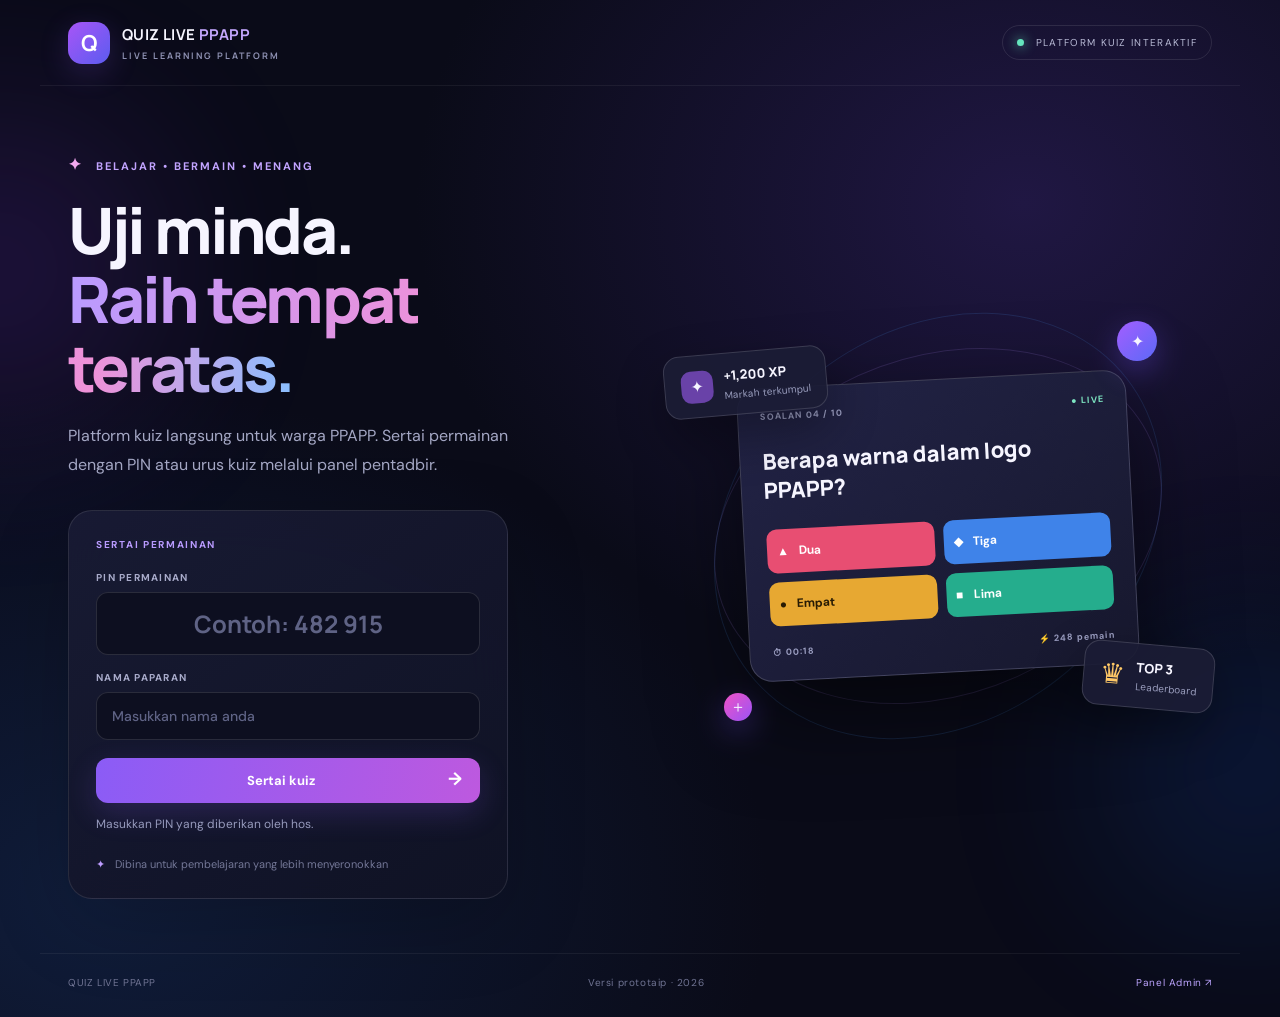
==== index.html @ 2b30d919 "Update app.js version in index.html" ====
<!doctype html>
<html lang="ms">
<head>
<meta charset="utf-8"><meta name="viewport" content="width=device-width,initial-scale=1">
<title>QUIZ LIVE PPAPP</title><link rel="stylesheet" href="style.css">
</head>
<body>
<div class="ambient a1"></div><div class="ambient a2"></div>
<header class="topbar">
  <a class="brand" href="index.html"><span class="brand-mark">Q</span><span>QUIZ LIVE <b>PPAPP</b><small>LIVE LEARNING PLATFORM</small></span></a>
  <span class="top-tag"><i></i> PLATFORM KUIZ INTERAKTIF</span>
</header>
<main class="hero-wrap">
  <section class="hero">
    <div class="eyebrow"><span class="spark">✦</span> BELAJAR • BERMAIN • MENANG</div>
    <h1>Uji minda.<br><span>Raih tempat teratas.</span></h1>
    <p class="lead">Platform kuiz langsung untuk warga PPAPP. Sertai permainan dengan PIN atau urus kuiz melalui panel pentadbir.</p>
    <div class="join-card">
      <div class="card-kicker">SERTAI PERMAINAN</div>
      <label for="pin">PIN PERMAINAN</label>
      <input id="pin" inputmode="numeric" maxlength="6" placeholder="Contoh: 482 915" autocomplete="off">
      <label for="playerName">NAMA PAPARAN</label>
      <input id="playerName" maxlength="30" placeholder="Masukkan nama anda" autocomplete="name">
      <button id="joinBtn" class="btn btn-primary full">Sertai kuiz <span>→</span></button>
      <p id="joinMsg" class="message" role="status">Masukkan PIN yang diberikan oleh hos.</p>
<div id="waitingRoom" class="panel wide-panel" hidden>
  <div class="panel-head">
    <span class="panel-icon gold">🎮</span>
    <div>
      <h2>Anda sudah menyertai kuiz!</h2>
      <p>Berjaya masuk ke bilik menunggu.</p>
    </div>
  </div>
  <p>PIN permainan:</p>
  <h1 id="waitingPin">------</h1>

  <p id="waitingName">Peserta: —</p>

<div class="waiting-info">
  <div class="waiting-icon">🎮</div>

  <h2>Anda berjaya masuk!</h2>

  <p class="waiting-description">
    Anda kini berada di bilik menunggu QUIZ LIVE PPAPP.
    Sila kekal di halaman ini sementara hos membuat persediaan.
  </p>

  <div class="waiting-progress">
    <span class="waiting-spinner"></span>
    <div>
      <strong>Menunggu hos memulakan kuiz</strong>
      <p>Jangan tutup atau muat semula halaman ini.</p>
    </div>
  </div>

  <p class="waiting-tip">
    💡 <strong>Tip:</strong> Bersedia untuk menjawab soalan
    sebaik sahaja permainan bermula!
  </p>

  <p id="waitingStatus" class="message">
    Sambungan berjaya. Menunggu arahan daripada hos...
  </p>
</div>

    </div>
    <div class="hero-foot"><span>✦</span> Dibina untuk pembelajaran yang lebih menyeronokkan</div>
  </section>
  <section class="visual">
    <div class="orbit orbit-one"></div><div class="orbit orbit-two"></div>
    <div class="float-card card-score"><span class="mini-icon purple">✦</span><div><b>+1,200 XP</b><small>Markah terkumpul</small></div></div>
    <div class="quiz-tile"><div class="tile-top"><span>SOALAN 04 / 10</span><span class="live-dot">● LIVE</span></div><div class="tile-question">Berapa warna dalam logo PPAPP?</div><div class="tile-options"><div class="opt opt-red"><b>▲</b> Dua</div><div class="opt opt-blue"><b>◆</b> Tiga</div><div class="opt opt-yellow"><b>●</b> Empat</div><div class="opt opt-green"><b>■</b> Lima</div></div><div class="tile-bottom"><span>⏱ 00:18</span><span>⚡ 248 pemain</span></div></div>
    <div class="float-card card-rank"><span class="trophy">♛</span><div><b>TOP 3</b><small>Leaderboard</small></div></div>
    <div class="bubble bubble-one">✦</div><div class="bubble bubble-two">＋</div>
  </section>
</main>
<footer><span>QUIZ LIVE PPAPP</span><span>Versi prototaip · 2026</span><a href="admin.html">Panel Admin ↗</a></footer>
<script src="app.js?v=3"></script>
</body></html>
---- style.css ----
@import url('https://fonts.googleapis.com/css2?family=DM+Sans:wght@400;500;600;700&family=Manrope:wght@400;500;600;700;800&display=swap');
:root{--bg:#0a0b18;--panel:#13152a;--panel2:#191b34;--text:#f6f5ff;--muted:#a4a7c4;--purple:#8b5cf6;--pink:#f052c6;--blue:#4f9cff;--line:rgba(255,255,255,.1);--green:#65e6bd}
*{box-sizing:border-box}html{min-height:100%;background:var(--bg)}body{margin:0;color:var(--text);font-family:'DM Sans',sans-serif;background:radial-gradient(ellipse at 80% 20%,#201743 0,transparent 42%),radial-gradient(ellipse at 8% 88%,#101d3b 0,transparent 40%),var(--bg);min-height:100vh;overflow-x:hidden}a{color:inherit;text-decoration:none}.ambient{position:fixed;filter:blur(100px);opacity:.18;pointer-events:none;border-radius:50%;z-index:0}.a1{width:300px;height:300px;background:#913cff;top:120px;left:-150px}.a2{width:260px;height:260px;background:#1469ff;bottom:0;right:-100px}.topbar,main,footer{position:relative;z-index:1}.topbar{height:86px;max-width:1200px;margin:auto;padding:0 28px;display:flex;align-items:center;justify-content:space-between;border-bottom:1px solid rgba(255,255,255,.06)}.brand{display:flex;gap:12px;align-items:center;font:700 15px Manrope,sans-serif;letter-spacing:.4px}.brand-mark{width:42px;height:42px;display:grid;place-items:center;border-radius:14px;background:linear-gradient(135deg,#a855f7,#5b5cf0);box-shadow:0 8px 30px #8b5cf633;font-size:22px;color:white}.brand b{color:#c5a8ff}.brand small{display:block;color:#8e91b2;font-size:9px;letter-spacing:2px;margin-top:4px}.top-tag,.admin-status{font-size:10px;letter-spacing:1.3px;color:#b8bad5;border:1px solid var(--line);border-radius:30px;padding:10px 14px}.top-tag i,.admin-status i{display:inline-block;width:7px;height:7px;border-radius:50%;background:var(--green);margin-right:8px;box-shadow:0 0 12px #65e6bd}.hero-wrap{max-width:1200px;margin:0 auto;padding:68px 28px 54px;display:grid;grid-template-columns:1fr 1fr;gap:48px;align-items:center;min-height:650px}.eyebrow{font-size:11px;font-weight:700;letter-spacing:2px;color:#c2a4ff;margin-bottom:20px}.spark{font-size:16px;margin-right:8px;color:#f2a8ef}h1{font:800 clamp(42px,5vw,65px)/1.08 Manrope,sans-serif;letter-spacing:-2.8px;margin:0 0 20px}h1 span{background:linear-gradient(90deg,#b99bff,#ef91d8 65%,#8abfff);-webkit-background-clip:text;background-clip:text;color:transparent}.lead{color:var(--muted);font-size:16px;line-height:1.8;max-width:470px;margin:0 0 30px}.join-card,.panel{background:linear-gradient(145deg,rgba(25,27,52,.94),rgba(16,18,36,.94));border:1px solid var(--line);border-radius:24px;padding:27px;box-shadow:0 25px 80px rgba(0,0,0,.18);backdrop-filter:blur(20px)}.join-card{max-width:440px}.card-kicker{font-size:10px;letter-spacing:1.7px;color:#b99bff;font-weight:700;margin-bottom:20px}label{display:block;font-size:10px;font-weight:700;letter-spacing:1.25px;color:#a9accb;margin:16px 0 8px}input,textarea{width:100%;background:#0d0f20;border:1px solid rgba(255,255,255,.12);border-radius:12px;padding:14px 15px;color:#fff;font:500 14px 'DM Sans',sans-serif;outline:none;transition:.2s}input:focus,textarea:focus{border-color:#9b76ff;box-shadow:0 0 0 3px #8b5cf622}#pin{text-align:center;letter-spacing:8px;font:700 24px Manrope,sans-serif}input::placeholder,textarea::placeholder{color:#5f6385;letter-spacing:normal}.btn{border:0;border-radius:12px;padding:14px 18px;font:700 13px 'DM Sans',sans-serif;cursor:pointer;transition:transform .18s,filter .18s;margin-top:18px}.btn:hover{transform:translateY(-2px);filter:brightness(1.08)}.btn-primary{background:linear-gradient(100deg,#8b5cf6,#bd59df);color:#fff;box-shadow:0 10px 30px #8b5cf633}.btn-primary span{float:right;font-size:18px;line-height:14px}.btn-secondary{background:#262945;color:#eee;border:1px solid #414568}.btn-ghost{background:transparent;border:1px solid var(--line);color:#c9cbe4}.full{width:100%}.message{min-height:20px;font-size:12px;color:#969abd;line-height:1.6;margin:12px 0 0}.message.success{color:#70e8bf}.message.error{color:#ff9aaa}.hero-foot{font-size:11px;color:#737797;margin-top:22px}.hero-foot span{color:#bd9cff;margin-right:7px}.visual{position:relative;min-height:490px;display:grid;place-items:center}.orbit{position:absolute;border:1px solid rgba(178,143,255,.16);border-radius:50%;transform:rotate(-20deg)}.orbit-one{width:460px;height:340px}.orbit-two{width:390px;height:480px;transform:rotate(52deg);border-color:rgba(82,161,255,.15)}.quiz-tile{position:relative;width:min(100%,390px);padding:22px;border-radius:23px;background:linear-gradient(145deg,#222346,#17182e);border:1px solid rgba(255,255,255,.16);box-shadow:0 35px 90px #0008;transform:rotate(-3deg)}.tile-top,.tile-bottom{display:flex;justify-content:space-between;align-items:center;font-size:9px;font-weight:700;letter-spacing:1px;color:#9b9ec1}.live-dot{color:#7de6c2}.tile-question{font:800 22px/1.3 Manrope,sans-serif;margin:25px 0}.tile-options{display:grid;grid-template-columns:1fr 1fr;gap:9px}.opt{padding:14px 10px;border-radius:10px;font-size:12px;font-weight:700;color:white}.opt b{margin-right:7px}.opt-red{background:#e84e72}.opt-blue{background:#3f83e9}.opt-yellow{background:#e7a832;color:#271b04}.opt-green{background:#25ad8d}.tile-bottom{margin-top:20px}.float-card{position:absolute;z-index:2;display:flex;align-items:center;gap:11px;padding:13px 16px;border:1px solid rgba(255,255,255,.14);background:#1b1d35ed;box-shadow:0 20px 50px #0005;border-radius:16px}.float-card b{display:block;font:800 13px Manrope,sans-serif}.float-card small{display:block;color:#999dbd;font-size:10px;margin-top:4px}.card-score{top:70px;left:0;transform:rotate(-5deg)}.card-rank{right:-2px;bottom:62px;transform:rotate(5deg)}.mini-icon{width:32px;height:32px;display:grid;place-items:center;border-radius:10px;background:#6942a8}.trophy{font-size:28px;color:#ffc967}.bubble{position:absolute;display:grid;place-items:center;border-radius:50%;background:linear-gradient(135deg,#a35eff,#5c69f7);box-shadow:0 10px 30px #7955ff55}.bubble-one{width:40px;height:40px;right:55px;top:40px}.bubble-two{width:28px;height:28px;left:60px;bottom:50px;background:linear-gradient(135deg,#f052c6,#9a54f6)}footer{max-width:1200px;margin:0 auto;padding:22px 28px 28px;display:flex;gap:28px;justify-content:space-between;align-items:center;color:#707493;font-size:10px;letter-spacing:.6px;border-top:1px solid rgba(255,255,255,.06)}footer a{color:#bda5ff}.admin-wrap{max-width:1120px;margin:auto;padding:55px 26px 70px}.admin-heading{display:flex;justify-content:space-between;align-items:center;gap:20px;margin-bottom:28px}.admin-heading h1{font-size:42px;letter-spacing:-1.8px;margin-bottom:12px}.admin-heading p,.panel-head p{color:var(--muted);margin:0;font-size:13px;line-height:1.7}.notice{padding:17px 20px;border:1px solid #3e3a70;background:#1c1b3a;border-radius:15px;color:#c4c5e0;margin-bottom:24px;font-size:12px;line-height:1.7}.notice b{color:#d9c7ff}.notice p{margin:5px 0 0}.admin-grid{display:grid;grid-template-columns:1fr 1fr;gap:20px}.panel{padding:25px}.panel-head{display:flex;align-items:center;gap:13px;margin-bottom:22px}.panel-head h2{font:700 17px Manrope,sans-serif;margin:0 0 6px}.panel-icon{display:grid;place-items:center;width:42px;height:42px;border-radius:13px;background:#342452;color:#d6b7ff;font-size:21px;flex-shrink:0}.panel-icon.blue{background:#1d3355;color:#89bdff}.panel-icon.gold{background:#40331f;color:#ffd18a}.small-note{font-size:11px;line-height:1.7;color:#7f83a4;margin-top:14px}.wide-panel{margin-top:20px}.quiz-list{display:grid;gap:10px}.quiz-row{display:flex;align-items:center;justify-content:space-between;gap:12px;background:#0e1021;border:1px solid var(--line);padding:14px;border-radius:12px}.quiz-row b{display:block;font-size:13px}.quiz-row small{display:block;color:#888cad;margin-top:4px;font-size:11px}.pill{font-size:10px;border:1px solid #514079;color:#c9b2ff;padding:6px 9px;border-radius:20px;white-space:nowrap}.empty-state{border:1px dashed #353858;border-radius:13px;padding:24px;text-align:center;color:#8589aa;font-size:12px}.next-steps{display:flex;flex-direction:column;gap:7px;margin-top:20px;padding:18px 20px;border-left:3px solid #a47aff;background:#15162b;border-radius:0 12px 12px 0;font-size:12px;color:#a6a9c5}.next-steps b{color:#e7e3ff}.back-link{font-size:12px;color:#b8bbd8}.admin-body footer{margin-top:0}
@media(max-width:850px){.hero-wrap{grid-template-columns:1fr;padding-top:48px;gap:24px}.visual{min-height:420px}.hero h1{font-size:50px}.top-tag{display:none}.card-score{left:4%}.card-rank{right:3%}.admin-grid{grid-template-columns:1fr}.admin-heading{align-items:flex-start;flex-direction:column}.admin-heading h1{font-size:34px}}
@media(max-width:520px){.topbar{padding:0 18px;height:75px}.hero-wrap{padding:40px 18px}.hero h1{font-size:43px;letter-spacing:-2px}.join-card,.panel{padding:20px}.visual{min-height:350px}.quiz-tile{padding:17px}.tile-question{font-size:19px}.card-score{top:20px}.card-rank{bottom:20px}.orbit-one{width:320px;height:290px}.orbit-two{width:290px;height:360px}footer{padding:20px 18px;flex-wrap:wrap;gap:12px}.admin-wrap{padding:38px 16px}.admin-status{font-size:9px}}

.waiting-info {
  text-align: center;
  margin-top: 28px;
}

.waiting-icon {
  font-size: 54px;
  margin-bottom: 12px;
  animation: waiting-bob 2s ease-in-out infinite;
}

.waiting-description {
  color: var(--muted, #aab0c5);
  line-height: 1.7;
  max-width: 440px;
  margin: 12px auto 24px;
}

.waiting-progress {
  display: flex;
  align-items: center;
  gap: 14px;
  text-align: left;
  padding: 18px;
  border-radius: 16px;
  background: rgba(120, 90, 255, 0.12);
  border: 1px solid rgba(140, 120, 255, 0.3);
  margin: 20px 0;
}

.waiting-spinner {
  width: 25px;
  height: 25px;
  flex-shrink: 0;
  border: 3px solid rgba(150, 130, 255, 0.25);
  border-top-color: #9c85ff;
  border-radius: 50%;
  animation: waiting-spin 0.9s linear infinite;
}

.waiting-progress strong {
  display: block;
  margin-bottom: 5px;
}

.waiting-progress p {
  margin: 0;
  font-size: 13px;
  color: var(--muted, #aab0c5);
}

.waiting-tip {
  text-align: left;
  padding: 14px;
  border-radius: 12px;
  background: rgba(255, 193, 7, 0.08);
  line-height: 1.6;
  font-size: 14px;
}

@keyframes waiting-spin {
  to { transform: rotate(360deg); }
}

@keyframes waiting-bob {
  0%, 100% { transform: translateY(0); }
  50% { transform: translateY(-7px); }
}
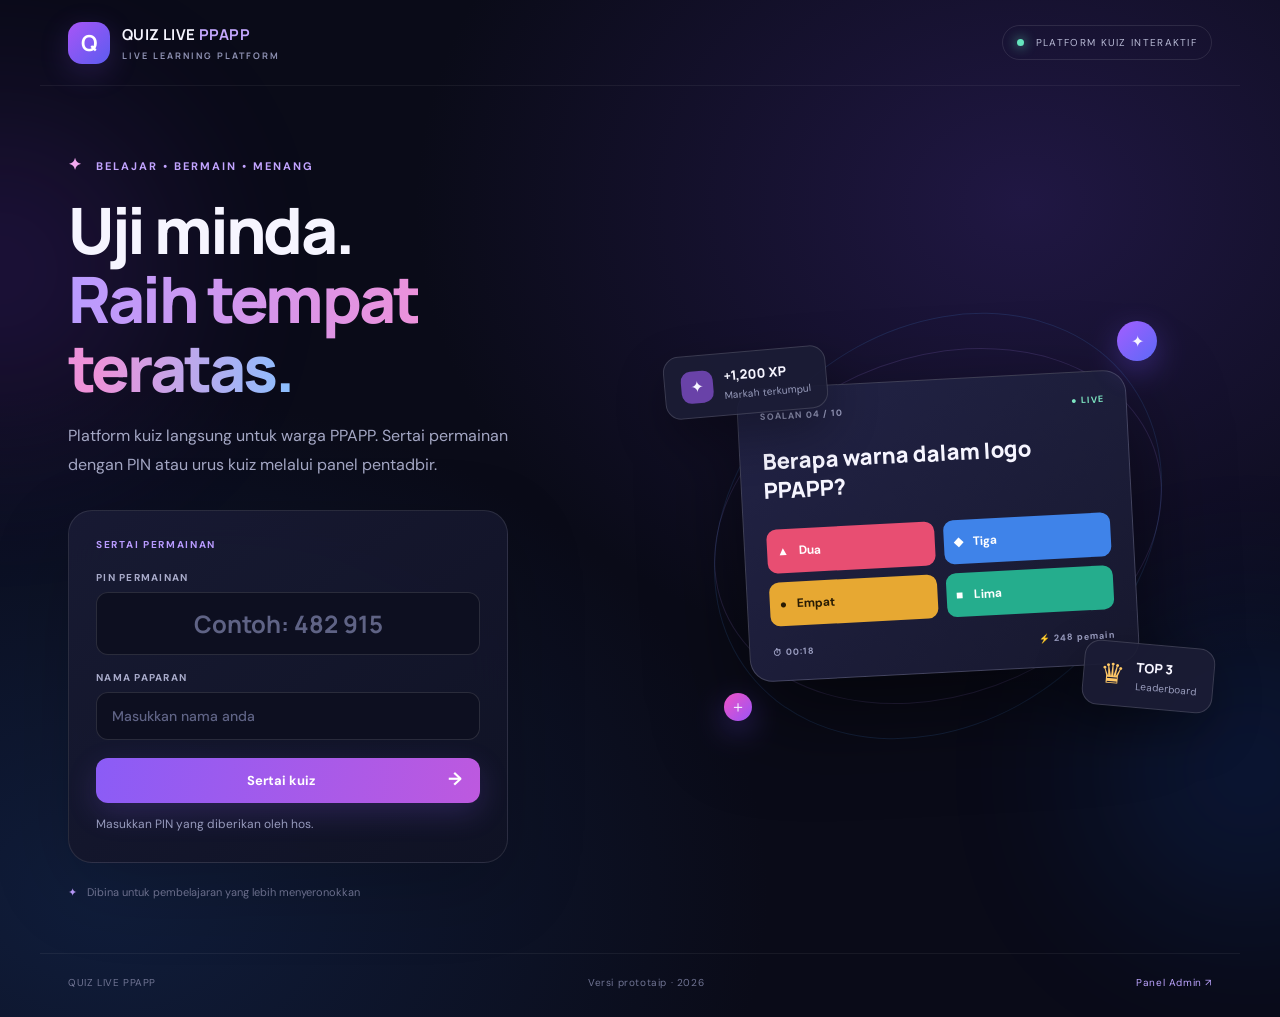
==== commit a47a53cc: "Refactor index.html for improved structure and clarity" ====
--- a/index.html
+++ b/index.html
@@ -1,80 +1,78 @@
 <!doctype html>
 <html lang="ms">
 <head>
-<meta charset="utf-8"><meta name="viewport" content="width=device-width,initial-scale=1">
-<title>QUIZ LIVE PPAPP</title><link rel="stylesheet" href="style.css">
+  <meta charset="utf-8">
+  <meta name="viewport" content="width=device-width,initial-scale=1">
+  <title>QUIZ LIVE PPAPP</title>
+  <link rel="stylesheet" href="style.css">
 </head>
 <body>
-<div class="ambient a1"></div><div class="ambient a2"></div>
-<header class="topbar">
-  <a class="brand" href="index.html"><span class="brand-mark">Q</span><span>QUIZ LIVE <b>PPAPP</b><small>LIVE LEARNING PLATFORM</small></span></a>
-  <span class="top-tag"><i></i> PLATFORM KUIZ INTERAKTIF</span>
-</header>
-<main class="hero-wrap">
-  <section class="hero">
-    <div class="eyebrow"><span class="spark">✦</span> BELAJAR • BERMAIN • MENANG</div>
-    <h1>Uji minda.<br><span>Raih tempat teratas.</span></h1>
-    <p class="lead">Platform kuiz langsung untuk warga PPAPP. Sertai permainan dengan PIN atau urus kuiz melalui panel pentadbir.</p>
-    <div class="join-card">
-      <div class="card-kicker">SERTAI PERMAINAN</div>
-      <label for="pin">PIN PERMAINAN</label>
-      <input id="pin" inputmode="numeric" maxlength="6" placeholder="Contoh: 482 915" autocomplete="off">
-      <label for="playerName">NAMA PAPARAN</label>
-      <input id="playerName" maxlength="30" placeholder="Masukkan nama anda" autocomplete="name">
-      <button id="joinBtn" class="btn btn-primary full">Sertai kuiz <span>→</span></button>
-      <p id="joinMsg" class="message" role="status">Masukkan PIN yang diberikan oleh hos.</p>
-<div id="waitingRoom" class="panel wide-panel" hidden>
-  <div class="panel-head">
-    <span class="panel-icon gold">🎮</span>
-    <div>
-      <h2>Anda sudah menyertai kuiz!</h2>
-      <p>Berjaya masuk ke bilik menunggu.</p>
+  <div class="ambient a1"></div>
+  <div class="ambient a2"></div>
+  
+  <header class="topbar">
+    <a class="brand" href="index.html">
+      <span class="brand-mark">Q</span>
+      <span>QUIZ LIVE <b>PPAPP</b><small>LIVE LEARNING PLATFORM</small></span>
+    </a>
+    <span class="top-tag"><i></i> PLATFORM KUIZ INTERAKTIF</span>
+  </header>
+
+  <!-- BAHAGIAN UTAMA: BORANG LOG MASUK -->
+  <main class="hero-wrap">
+    <section class="hero">
+      <div class="eyebrow"><span class="spark">✦</span> BELAJAR • BERMAIN • MENANG</div>
+      <h1>Uji minda.<br><span>Raih tempat teratas.</span></h1>
+      <p class="lead">Platform kuiz langsung untuk warga PPAPP. Sertai permainan dengan PIN atau urus kuiz melalui panel pentadbir.</p>
+      
+      <div class="join-card">
+        <div class="card-kicker">SERTAI PERMAINAN</div>
+        <label for="pin">PIN PERMAINAN</label>
+        <input id="pin" inputmode="numeric" maxlength="6" placeholder="Contoh: 482 915" autocomplete="off">
+        
+        <label for="playerName">NAMA PAPARAN</label>
+        <input id="playerName" maxlength="30" placeholder="Masukkan nama anda" autocomplete="name">
+        
+        <button id="joinBtn" class="btn btn-primary full">Sertai kuiz <span>→</span></button>
+        <p id="joinMsg" class="message" role="status">Masukkan PIN yang diberikan oleh hos.</p>
+      </div>
+      
+      <div class="hero-foot"><span>✦</span> Dibina untuk pembelajaran yang lebih menyeronokkan</div>
+    </section>
+    
+    <section class="visual">
+      <div class="orbit orbit-one"></div><div class="orbit orbit-two"></div>
+      <div class="float-card card-score"><span class="mini-icon purple">✦</span><div><b>+1,200 XP</b><small>Markah terkumpul</small></div></div>
+      <div class="quiz-tile"><div class="tile-top"><span>SOALAN 04 / 10</span><span class="live-dot">● LIVE</span></div><div class="tile-question">Berapa warna dalam logo PPAPP?</div><div class="tile-options"><div class="opt opt-red"><b>▲</b> Dua</div><div class="opt opt-blue"><b>◆</b> Tiga</div><div class="opt opt-yellow"><b>●</b> Empat</div><div class="opt opt-green"><b>■</b> Lima</div></div><div class="tile-bottom"><span>⏱ 00:18</span><span>⚡ 248 pemain</span></div></div>
+      <div class="float-card card-rank"><span class="trophy">♛</span><div><b>TOP 3</b><small>Leaderboard</small></div></div>
+      <div class="bubble bubble-one">✦</div><div class="bubble bubble-two">＋</div>
+    </section>
+  </main>
+
+  <!-- RUANG MENUNGGU: DIASINGKAN DARIPADA BORANG LOG MASUK -->
+  <div id="waitingRoom" hidden style="text-align:center; background:#1e293b; padding:40px 20px; border-radius:16px; margin:40px auto; max-width:500px; box-shadow:0 10px 30px rgba(0,0,0,0.3); border: 1px solid #334155; position: relative; z-index: 10;">
+    <div style="font-size:40px; margin-bottom:10px;">🎮</div>
+    <h2 style="color:#34d399; font-size:28px; margin-top:0; margin-bottom:15px;">Anda Berjaya Masuk!</h2>
+    
+    <p style="color:#94a3b8; font-size:14px; letter-spacing:2px; text-transform:uppercase; margin-bottom:5px;">PIN Permainan</p>
+    <h1 id="waitingPin" style="font-size:46px; color:#fff; margin:0 0 15px 0; letter-spacing:6px;">------</h1>
+    
+    <p id="waitingName" style="font-size:20px; font-weight:bold; color:#fcd34d; margin-bottom:25px;"></p>
+    
+    <div style="display:inline-block; padding:12px 24px; background:#0f172a; border-radius:30px; border:1px solid #3b82f6;">
+      <p id="waitingStatus" style="color:#60a5fa; font-weight:bold; margin:0;"></p>
     </div>
-  </div>
-  <p>PIN permainan:</p>
-  <h1 id="waitingPin">------</h1>
-
-  <p id="waitingName">Peserta: —</p>
-
-<div class="waiting-info">
-  <div class="waiting-icon">🎮</div>
-
-  <h2>Anda berjaya masuk!</h2>
-
-  <p class="waiting-description">
-    Anda kini berada di bilik menunggu QUIZ LIVE PPAPP.
-    Sila kekal di halaman ini sementara hos membuat persediaan.
-  </p>
-
-  <div class="waiting-progress">
-    <span class="waiting-spinner"></span>
-    <div>
-      <strong>Menunggu hos memulakan kuiz</strong>
-      <p>Jangan tutup atau muat semula halaman ini.</p>
-    </div>
+    
+    <p style="color:#94a3b8; font-size:13px; margin-top:25px;">Sila kekal di halaman ini. Jangan muat semula (refresh) atau tutup pelayar web anda.</p>
   </div>
 
-  <p class="waiting-tip">
-    💡 <strong>Tip:</strong> Bersedia untuk menjawab soalan
-    sebaik sahaja permainan bermula!
-  </p>
+  <footer>
+    <span>QUIZ LIVE PPAPP</span>
+    <span>Versi prototaip · 2026</span>
+    <a href="admin.html">Panel Admin ↗</a>
+  </footer>
 
-  <p id="waitingStatus" class="message">
-    Sambungan berjaya. Menunggu arahan daripada hos...
-  </p>
-</div>
-
-    </div>
-    <div class="hero-foot"><span>✦</span> Dibina untuk pembelajaran yang lebih menyeronokkan</div>
-  </section>
-  <section class="visual">
-    <div class="orbit orbit-one"></div><div class="orbit orbit-two"></div>
-    <div class="float-card card-score"><span class="mini-icon purple">✦</span><div><b>+1,200 XP</b><small>Markah terkumpul</small></div></div>
-    <div class="quiz-tile"><div class="tile-top"><span>SOALAN 04 / 10</span><span class="live-dot">● LIVE</span></div><div class="tile-question">Berapa warna dalam logo PPAPP?</div><div class="tile-options"><div class="opt opt-red"><b>▲</b> Dua</div><div class="opt opt-blue"><b>◆</b> Tiga</div><div class="opt opt-yellow"><b>●</b> Empat</div><div class="opt opt-green"><b>■</b> Lima</div></div><div class="tile-bottom"><span>⏱ 00:18</span><span>⚡ 248 pemain</span></div></div>
-    <div class="float-card card-rank"><span class="trophy">♛</span><div><b>TOP 3</b><small>Leaderboard</small></div></div>
-    <div class="bubble bubble-one">✦</div><div class="bubble bubble-two">＋</div>
-  </section>
-</main>
-<footer><span>QUIZ LIVE PPAPP</span><span>Versi prototaip · 2026</span><a href="admin.html">Panel Admin ↗</a></footer>
-<script src="app.js?v=3"></script>
-</body></html>
+  <!-- VERSI APP.JS DIKEMAS KINI -->
+  <script src="app.js?v=12"></script>
+</body>
+</html>
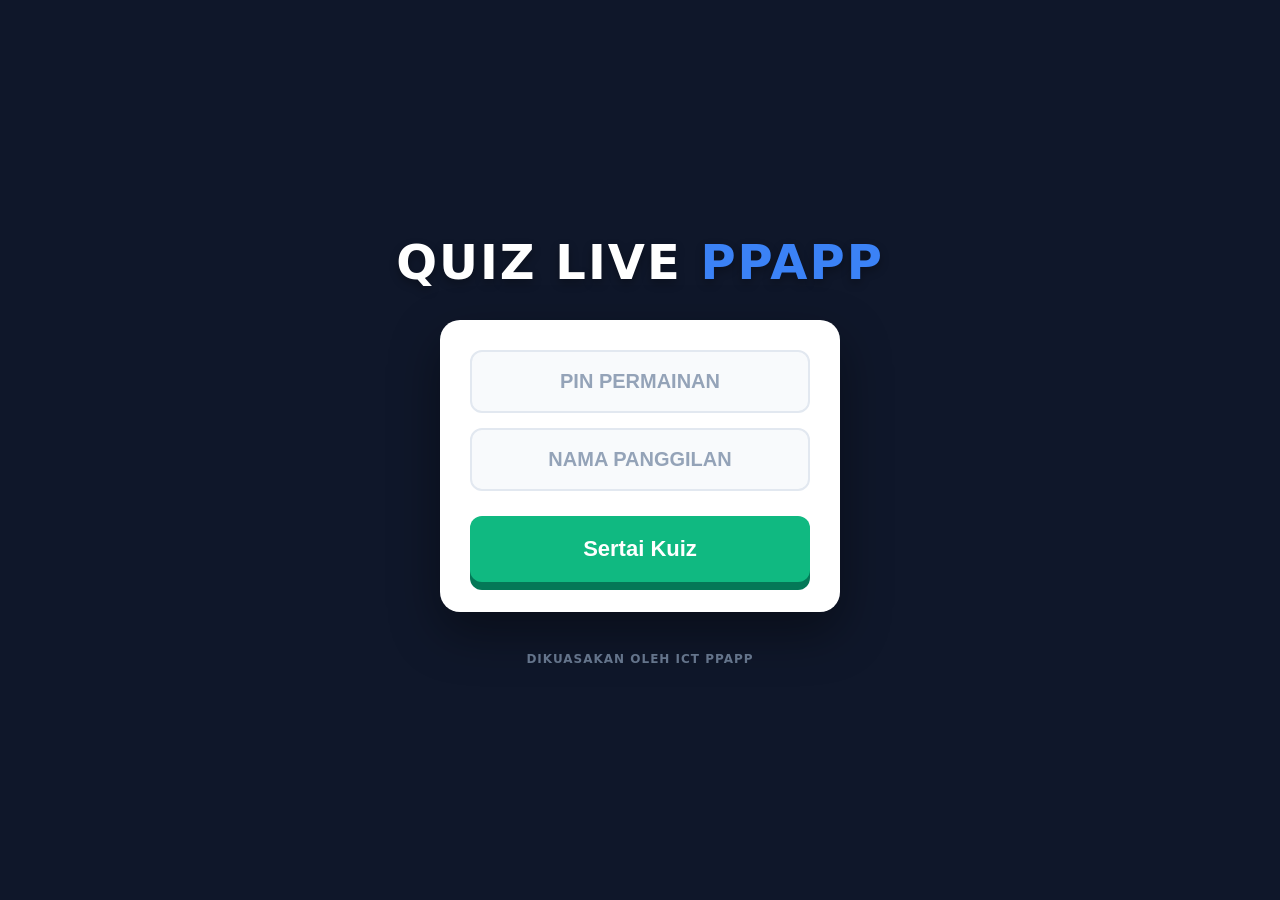
==== commit e0ff10ec: "Refactor index.html for improved structure and styling" ====
--- a/index.html
+++ b/index.html
@@ -1,78 +1,171 @@
-<!doctype html>
+<!DOCTYPE html>
 <html lang="ms">
 <head>
-  <meta charset="utf-8">
-  <meta name="viewport" content="width=device-width,initial-scale=1">
-  <title>QUIZ LIVE PPAPP</title>
-  <link rel="stylesheet" href="style.css">
+<meta charset="UTF-8">
+<!-- Menghalang zoom tidak sengaja pada telefon -->
+<meta name="viewport" content="width=device-width, initial-scale=1.0, maximum-scale=1.0, user-scalable=no">
+<title>Sertai Kuiz • QUIZ LIVE PPAPP</title>
+<style>
+  * { box-sizing: border-box; margin: 0; padding: 0; }
+  
+  body { 
+    font-family: 'Segoe UI', system-ui, -apple-system, sans-serif; 
+    background: #0f172a; 
+    color: white; 
+    min-height: 100vh; 
+    display: flex; 
+    flex-direction: column; 
+    align-items: center; 
+    justify-content: center; 
+    overflow-x: hidden;
+  }
+
+  /* REKA BENTUK LOGO */
+  .brand-logo { 
+    font-size: clamp(32px, 8vw, 48px); 
+    font-weight: 900; 
+    letter-spacing: 2px; 
+    margin-bottom: 30px; 
+    text-align: center;
+    text-shadow: 0 4px 10px rgba(0,0,0,0.3);
+  }
+  .brand-logo span { color: #3b82f6; }
+
+  /* KOTAK PENYERTAAN */
+  .hero-wrap {
+    width: 100%;
+    display: flex;
+    flex-direction: column;
+    align-items: center;
+    padding: 20px;
+  }
+  .join-card {
+    background: #ffffff;
+    width: 100%;
+    max-width: 400px;
+    padding: 30px;
+    border-radius: 20px;
+    box-shadow: 0 20px 50px rgba(0,0,0,0.4);
+    display: flex;
+    flex-direction: column;
+    gap: 15px;
+  }
+  .join-card input {
+    width: 100%;
+    padding: 18px;
+    font-size: 20px;
+    font-weight: bold;
+    text-align: center;
+    border: 2px solid #e2e8f0;
+    border-radius: 12px;
+    background: #f8fafc;
+    color: #0f172a;
+    outline: none;
+    transition: 0.3s;
+  }
+  .join-card input:focus { border-color: #3b82f6; background: #ffffff; }
+  .join-card input::placeholder { color: #94a3b8; font-weight: 600; }
+  
+  /* BUTANG MASUK SAMA MACAM KAHOOT (3D Effect) */
+  #joinBtn {
+    width: 100%;
+    background: #10b981;
+    color: white;
+    border: none;
+    padding: 20px;
+    font-size: 22px;
+    font-weight: 900;
+    border-radius: 12px;
+    cursor: pointer;
+    transition: 0.2s;
+    box-shadow: 0 8px 0 #047857;
+    margin-top: 10px;
+  }
+  #joinBtn:active {
+    transform: translateY(8px);
+    box-shadow: 0 0 0 #047857;
+  }
+  #joinBtn:disabled {
+    background: #94a3b8;
+    box-shadow: 0 8px 0 #64748b;
+    cursor: not-allowed;
+    transform: none;
+  }
+
+  /* RUANG MENUNGGU (WAITING ROOM) */
+  #waitingRoom {
+    width: 100%;
+    display: flex;
+    flex-direction: column;
+    align-items: center;
+    padding: 20px;
+  }
+  .waiting-card {
+    background: #1e293b;
+    width: 100%;
+    max-width: 450px;
+    padding: 40px 30px;
+    border-radius: 24px;
+    text-align: center;
+    border: 1px solid #334155;
+    box-shadow: 0 20px 50px rgba(0,0,0,0.5);
+  }
+  .waiting-card h2 { color: #10b981; font-size: 32px; margin-bottom: 20px; }
+  .waiting-card p { font-size: 20px; color: #cbd5e1; margin-bottom: 10px; font-weight: 600; }
+  .waiting-card strong { color: #f8fafc; font-size: 28px; letter-spacing: 2px; }
+  .waiting-name { font-size: 24px !important; color: #fcd34d !important; font-weight: 900 !important; margin-top: 20px !important; }
+  
+  /* ANIMASI LOADING DI LOBI */
+  .loader-text {
+    margin-top: 30px;
+    font-size: 16px;
+    font-weight: bold;
+    color: #94a3b8;
+    animation: pulse 1.5s infinite;
+  }
+  @keyframes pulse {
+    0% { opacity: 0.5; }
+    50% { opacity: 1; }
+    100% { opacity: 0.5; }
+  }
+
+  /* FOOTER KEMAS */
+  footer {
+    margin-top: 40px;
+    font-size: 12px;
+    color: #64748b;
+    font-weight: 600;
+    letter-spacing: 1px;
+  }
+</style>
 </head>
 <body>
-  <div class="ambient a1"></div>
-  <div class="ambient a2"></div>
+
+<!-- MUKA DEPAN: BORANG PENYERTAAN -->
+<div class="hero-wrap">
+  <div class="brand-logo">QUIZ LIVE <span>PPAPP</span></div>
   
-  <header class="topbar">
-    <a class="brand" href="index.html">
-      <span class="brand-mark">Q</span>
-      <span>QUIZ LIVE <b>PPAPP</b><small>LIVE LEARNING PLATFORM</small></span>
-    </a>
-    <span class="top-tag"><i></i> PLATFORM KUIZ INTERAKTIF</span>
-  </header>
+  <div class="join-card">
+    <input type="text" id="pin" placeholder="PIN PERMAINAN" maxlength="6" inputmode="numeric" autocomplete="off">
+    <input type="text" id="playerName" placeholder="NAMA PANGGILAN" maxlength="20" autocomplete="off">
+    <button id="joinBtn">Sertai Kuiz</button>
+  </div>
+  
+  <footer>DIKUASAKAN OLEH ICT PPAPP</footer>
+</div>
 
-  <!-- BAHAGIAN UTAMA: BORANG LOG MASUK -->
-  <main class="hero-wrap">
-    <section class="hero">
-      <div class="eyebrow"><span class="spark">✦</span> BELAJAR • BERMAIN • MENANG</div>
-      <h1>Uji minda.<br><span>Raih tempat teratas.</span></h1>
-      <p class="lead">Platform kuiz langsung untuk warga PPAPP. Sertai permainan dengan PIN atau urus kuiz melalui panel pentadbir.</p>
-      
-      <div class="join-card">
-        <div class="card-kicker">SERTAI PERMAINAN</div>
-        <label for="pin">PIN PERMAINAN</label>
-        <input id="pin" inputmode="numeric" maxlength="6" placeholder="Contoh: 482 915" autocomplete="off">
-        
-        <label for="playerName">NAMA PAPARAN</label>
-        <input id="playerName" maxlength="30" placeholder="Masukkan nama anda" autocomplete="name">
-        
-        <button id="joinBtn" class="btn btn-primary full">Sertai kuiz <span>→</span></button>
-        <p id="joinMsg" class="message" role="status">Masukkan PIN yang diberikan oleh hos.</p>
-      </div>
-      
-      <div class="hero-foot"><span>✦</span> Dibina untuk pembelajaran yang lebih menyeronokkan</div>
-    </section>
-    
-    <section class="visual">
-      <div class="orbit orbit-one"></div><div class="orbit orbit-two"></div>
-      <div class="float-card card-score"><span class="mini-icon purple">✦</span><div><b>+1,200 XP</b><small>Markah terkumpul</small></div></div>
-      <div class="quiz-tile"><div class="tile-top"><span>SOALAN 04 / 10</span><span class="live-dot">● LIVE</span></div><div class="tile-question">Berapa warna dalam logo PPAPP?</div><div class="tile-options"><div class="opt opt-red"><b>▲</b> Dua</div><div class="opt opt-blue"><b>◆</b> Tiga</div><div class="opt opt-yellow"><b>●</b> Empat</div><div class="opt opt-green"><b>■</b> Lima</div></div><div class="tile-bottom"><span>⏱ 00:18</span><span>⚡ 248 pemain</span></div></div>
-      <div class="float-card card-rank"><span class="trophy">♛</span><div><b>TOP 3</b><small>Leaderboard</small></div></div>
-      <div class="bubble bubble-one">✦</div><div class="bubble bubble-two">＋</div>
-    </section>
-  </main>
+<!-- LOBI MENUNGGU PESERTA -->
+<div id="waitingRoom" style="display:none;">
+  <div class="brand-logo">QUIZ LIVE <span>PPAPP</span></div>
+  <div class="waiting-card">
+    <h2>Anda sudah masuk!</h2>
+    <p>PIN: <strong id="waitingPin">------</strong></p>
+    <p id="waitingName" class="waiting-name">Nama Peserta</p>
+    <div class="loader-text">Sila lihat skrin utama.<br>Menunggu hos memulakan permainan...</div>
+  </div>
+</div>
 
-  <!-- RUANG MENUNGGU: DIASINGKAN DARIPADA BORANG LOG MASUK -->
-  <div id="waitingRoom" hidden style="text-align:center; background:#1e293b; padding:40px 20px; border-radius:16px; margin:40px auto; max-width:500px; box-shadow:0 10px 30px rgba(0,0,0,0.3); border: 1px solid #334155; position: relative; z-index: 10;">
-    <div style="font-size:40px; margin-bottom:10px;">🎮</div>
-    <h2 style="color:#34d399; font-size:28px; margin-top:0; margin-bottom:15px;">Anda Berjaya Masuk!</h2>
-    
-    <p style="color:#94a3b8; font-size:14px; letter-spacing:2px; text-transform:uppercase; margin-bottom:5px;">PIN Permainan</p>
-    <h1 id="waitingPin" style="font-size:46px; color:#fff; margin:0 0 15px 0; letter-spacing:6px;">------</h1>
-    
-    <p id="waitingName" style="font-size:20px; font-weight:bold; color:#fcd34d; margin-bottom:25px;"></p>
-    
-    <div style="display:inline-block; padding:12px 24px; background:#0f172a; border-radius:30px; border:1px solid #3b82f6;">
-      <p id="waitingStatus" style="color:#60a5fa; font-weight:bold; margin:0;"></p>
-    </div>
-    
-    <p style="color:#94a3b8; font-size:13px; margin-top:25px;">Sila kekal di halaman ini. Jangan muat semula (refresh) atau tutup pelayar web anda.</p>
-  </div>
-
-  <footer>
-    <span>QUIZ LIVE PPAPP</span>
-    <span>Versi prototaip · 2026</span>
-    <a href="admin.html">Panel Admin ↗</a>
-  </footer>
-
-  <!-- VERSI APP.JS DIKEMAS KINI -->
-  <script src="app.js?v=12"></script>
+<!-- Skrip Logik Sistem -->
+<script src="app.js?v=70"></script>
 </body>
 </html>
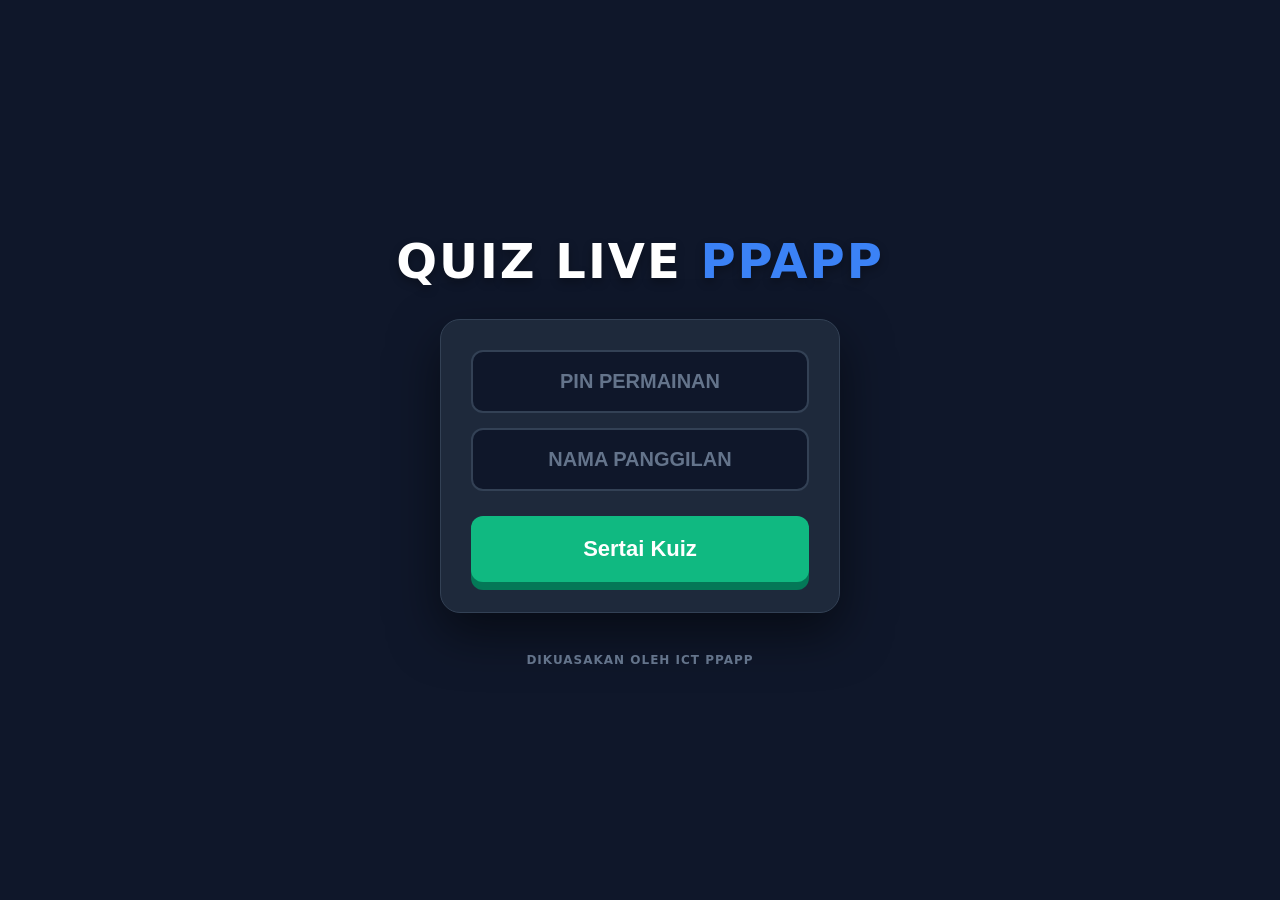
==== commit 6a33c1b6: "Update styles for dark theme and button effects" ====
--- a/index.html
+++ b/index.html
@@ -2,7 +2,6 @@
 <html lang="ms">
 <head>
 <meta charset="UTF-8">
-<!-- Menghalang zoom tidak sengaja pada telefon -->
 <meta name="viewport" content="width=device-width, initial-scale=1.0, maximum-scale=1.0, user-scalable=no">
 <title>Sertai Kuiz • QUIZ LIVE PPAPP</title>
 <style>
@@ -31,7 +30,7 @@
   }
   .brand-logo span { color: #3b82f6; }
 
-  /* KOTAK PENYERTAAN */
+  /* KOTAK PENYERTAAN (TEMA GELAP) */
   .hero-wrap {
     width: 100%;
     display: flex;
@@ -40,12 +39,13 @@
     padding: 20px;
   }
   .join-card {
-    background: #ffffff;
+    background: #1e293b; /* Warna gelap */
+    border: 1px solid #334155; /* Garis tepi halus */
     width: 100%;
     max-width: 400px;
     padding: 30px;
     border-radius: 20px;
-    box-shadow: 0 20px 50px rgba(0,0,0,0.4);
+    box-shadow: 0 20px 50px rgba(0,0,0,0.5);
     display: flex;
     flex-direction: column;
     gap: 15px;
@@ -56,17 +56,17 @@
     font-size: 20px;
     font-weight: bold;
     text-align: center;
-    border: 2px solid #e2e8f0;
+    border: 2px solid #334155;
     border-radius: 12px;
-    background: #f8fafc;
-    color: #0f172a;
+    background: #0f172a; /* Latar input gelap */
+    color: #ffffff; /* Tulisan putih */
     outline: none;
     transition: 0.3s;
   }
-  .join-card input:focus { border-color: #3b82f6; background: #ffffff; }
-  .join-card input::placeholder { color: #94a3b8; font-weight: 600; }
+  .join-card input:focus { border-color: #3b82f6; background: #0b1120; }
+  .join-card input::placeholder { color: #64748b; font-weight: 600; }
   
-  /* BUTANG MASUK SAMA MACAM KAHOOT (3D Effect) */
+  /* BUTANG MASUK 3D */
   #joinBtn {
     width: 100%;
     background: #10b981;
@@ -86,8 +86,9 @@
     box-shadow: 0 0 0 #047857;
   }
   #joinBtn:disabled {
-    background: #94a3b8;
-    box-shadow: 0 8px 0 #64748b;
+    background: #334155;
+    box-shadow: 0 8px 0 #1e293b;
+    color: #94a3b8;
     cursor: not-allowed;
     transform: none;
   }
@@ -129,7 +130,7 @@
     100% { opacity: 0.5; }
   }
 
-  /* FOOTER KEMAS */
+  /* FOOTER */
   footer {
     margin-top: 40px;
     font-size: 12px;
@@ -165,7 +166,6 @@
   </div>
 </div>
 
-<!-- Skrip Logik Sistem -->
-<script src="app.js?v=70"></script>
+<script src="app.js?v=71"></script>
 </body>
 </html>
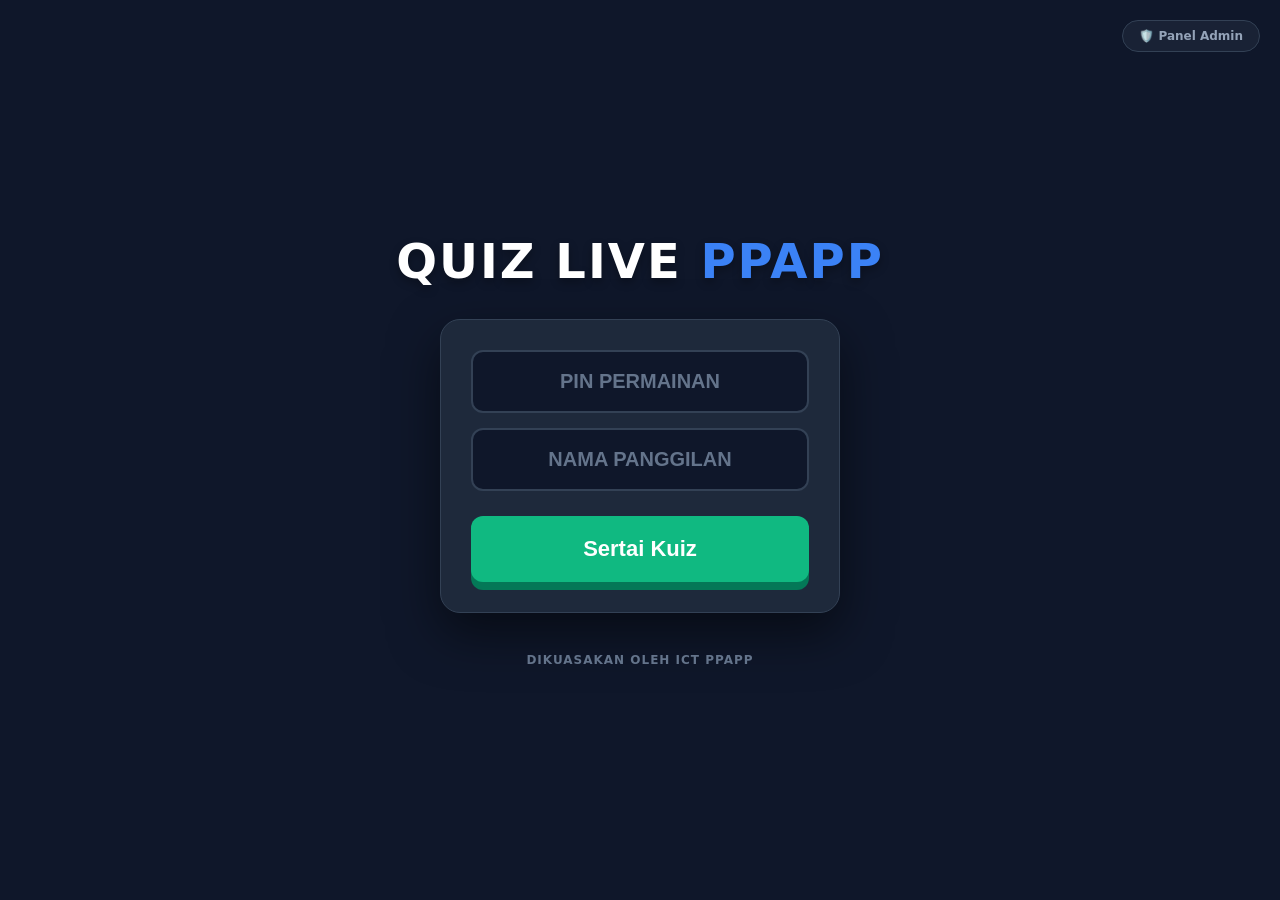
==== commit d9853ea2: "Add admin link and refine CSS styles Added admin panel link and adjusted styles for various elements" ====
--- a/index.html
+++ b/index.html
@@ -17,145 +17,95 @@
     align-items: center; 
     justify-content: center; 
     overflow-x: hidden;
+    position: relative;
   }
 
-  /* REKA BENTUK LOGO */
+  /* BUTANG KE PANEL ADMIN (Premium Pill) */
+  .admin-link {
+    position: absolute;
+    top: 20px;
+    right: 20px;
+    background: rgba(30, 41, 59, 0.7);
+    border: 1px solid #334155;
+    color: #94a3b8;
+    padding: 8px 16px;
+    border-radius: 30px;
+    font-size: 12px;
+    font-weight: 700;
+    text-decoration: none;
+    display: flex;
+    align-items: center;
+    gap: 6px;
+    backdrop-filter: blur(5px);
+    transition: all 0.3s ease;
+    z-index: 100;
+  }
+  .admin-link:hover {
+    background: #1e293b;
+    color: #f8fafc;
+    border-color: #3b82f6;
+    box-shadow: 0 0 12px rgba(59, 130, 246, 0.4);
+    transform: translateY(-2px);
+  }
+
   .brand-logo { 
-    font-size: clamp(32px, 8vw, 48px); 
-    font-weight: 900; 
-    letter-spacing: 2px; 
-    margin-bottom: 30px; 
-    text-align: center;
-    text-shadow: 0 4px 10px rgba(0,0,0,0.3);
+    font-size: clamp(32px, 8vw, 48px); font-weight: 900; letter-spacing: 2px; 
+    margin-bottom: 30px; text-align: center; text-shadow: 0 4px 10px rgba(0,0,0,0.3);
   }
   .brand-logo span { color: #3b82f6; }
 
-  /* KOTAK PENYERTAAN (TEMA GELAP) */
-  .hero-wrap {
-    width: 100%;
-    display: flex;
-    flex-direction: column;
-    align-items: center;
-    padding: 20px;
-  }
+  .hero-wrap { width: 100%; display: flex; flex-direction: column; align-items: center; padding: 20px; }
   .join-card {
-    background: #1e293b; /* Warna gelap */
-    border: 1px solid #334155; /* Garis tepi halus */
-    width: 100%;
-    max-width: 400px;
-    padding: 30px;
-    border-radius: 20px;
-    box-shadow: 0 20px 50px rgba(0,0,0,0.5);
-    display: flex;
-    flex-direction: column;
-    gap: 15px;
+    background: #1e293b; border: 1px solid #334155; width: 100%; max-width: 400px;
+    padding: 30px; border-radius: 20px; box-shadow: 0 20px 50px rgba(0,0,0,0.5);
+    display: flex; flex-direction: column; gap: 15px;
   }
   .join-card input {
-    width: 100%;
-    padding: 18px;
-    font-size: 20px;
-    font-weight: bold;
-    text-align: center;
-    border: 2px solid #334155;
-    border-radius: 12px;
-    background: #0f172a; /* Latar input gelap */
-    color: #ffffff; /* Tulisan putih */
-    outline: none;
-    transition: 0.3s;
+    width: 100%; padding: 18px; font-size: 20px; font-weight: bold; text-align: center;
+    border: 2px solid #334155; border-radius: 12px; background: #0f172a; color: #ffffff;
+    outline: none; transition: 0.3s;
   }
   .join-card input:focus { border-color: #3b82f6; background: #0b1120; }
   .join-card input::placeholder { color: #64748b; font-weight: 600; }
   
-  /* BUTANG MASUK 3D */
   #joinBtn {
-    width: 100%;
-    background: #10b981;
-    color: white;
-    border: none;
-    padding: 20px;
-    font-size: 22px;
-    font-weight: 900;
-    border-radius: 12px;
-    cursor: pointer;
-    transition: 0.2s;
-    box-shadow: 0 8px 0 #047857;
-    margin-top: 10px;
+    width: 100%; background: #10b981; color: white; border: none; padding: 20px;
+    font-size: 22px; font-weight: 900; border-radius: 12px; cursor: pointer;
+    transition: 0.2s; box-shadow: 0 8px 0 #047857; margin-top: 10px;
   }
-  #joinBtn:active {
-    transform: translateY(8px);
-    box-shadow: 0 0 0 #047857;
-  }
-  #joinBtn:disabled {
-    background: #334155;
-    box-shadow: 0 8px 0 #1e293b;
-    color: #94a3b8;
-    cursor: not-allowed;
-    transform: none;
-  }
+  #joinBtn:active { transform: translateY(8px); box-shadow: 0 0 0 #047857; }
+  #joinBtn:disabled { background: #334155; box-shadow: 0 8px 0 #1e293b; color: #94a3b8; cursor: not-allowed; transform: none; }
 
-  /* RUANG MENUNGGU (WAITING ROOM) */
-  #waitingRoom {
-    width: 100%;
-    display: flex;
-    flex-direction: column;
-    align-items: center;
-    padding: 20px;
-  }
+  #waitingRoom { width: 100%; display: flex; flex-direction: column; align-items: center; padding: 20px; }
   .waiting-card {
-    background: #1e293b;
-    width: 100%;
-    max-width: 450px;
-    padding: 40px 30px;
-    border-radius: 24px;
-    text-align: center;
-    border: 1px solid #334155;
-    box-shadow: 0 20px 50px rgba(0,0,0,0.5);
+    background: #1e293b; width: 100%; max-width: 450px; padding: 40px 30px;
+    border-radius: 24px; text-align: center; border: 1px solid #334155; box-shadow: 0 20px 50px rgba(0,0,0,0.5);
   }
   .waiting-card h2 { color: #10b981; font-size: 32px; margin-bottom: 20px; }
   .waiting-card p { font-size: 20px; color: #cbd5e1; margin-bottom: 10px; font-weight: 600; }
   .waiting-card strong { color: #f8fafc; font-size: 28px; letter-spacing: 2px; }
   .waiting-name { font-size: 24px !important; color: #fcd34d !important; font-weight: 900 !important; margin-top: 20px !important; }
   
-  /* ANIMASI LOADING DI LOBI */
-  .loader-text {
-    margin-top: 30px;
-    font-size: 16px;
-    font-weight: bold;
-    color: #94a3b8;
-    animation: pulse 1.5s infinite;
-  }
-  @keyframes pulse {
-    0% { opacity: 0.5; }
-    50% { opacity: 1; }
-    100% { opacity: 0.5; }
-  }
+  .loader-text { margin-top: 30px; font-size: 16px; font-weight: bold; color: #94a3b8; animation: pulse 1.5s infinite; }
+  @keyframes pulse { 0% { opacity: 0.5; } 50% { opacity: 1; } 100% { opacity: 0.5; } }
 
-  /* FOOTER */
-  footer {
-    margin-top: 40px;
-    font-size: 12px;
-    color: #64748b;
-    font-weight: 600;
-    letter-spacing: 1px;
-  }
+  footer { margin-top: 40px; font-size: 12px; color: #64748b; font-weight: 600; letter-spacing: 1px; }
 </style>
 </head>
 <body>
 
-<!-- MUKA DEPAN: BORANG PENYERTAAN -->
+<a href="admin.html" class="admin-link">🛡️ Panel Admin</a>
+
 <div class="hero-wrap">
   <div class="brand-logo">QUIZ LIVE <span>PPAPP</span></div>
-  
   <div class="join-card">
     <input type="text" id="pin" placeholder="PIN PERMAINAN" maxlength="6" inputmode="numeric" autocomplete="off">
     <input type="text" id="playerName" placeholder="NAMA PANGGILAN" maxlength="20" autocomplete="off">
     <button id="joinBtn">Sertai Kuiz</button>
   </div>
-  
   <footer>DIKUASAKAN OLEH ICT PPAPP</footer>
 </div>
 
-<!-- LOBI MENUNGGU PESERTA -->
 <div id="waitingRoom" style="display:none;">
   <div class="brand-logo">QUIZ LIVE <span>PPAPP</span></div>
   <div class="waiting-card">
@@ -166,6 +116,6 @@
   </div>
 </div>
 
-<script src="app.js?v=71"></script>
+<script src="app.js?v=73"></script>
 </body>
 </html>
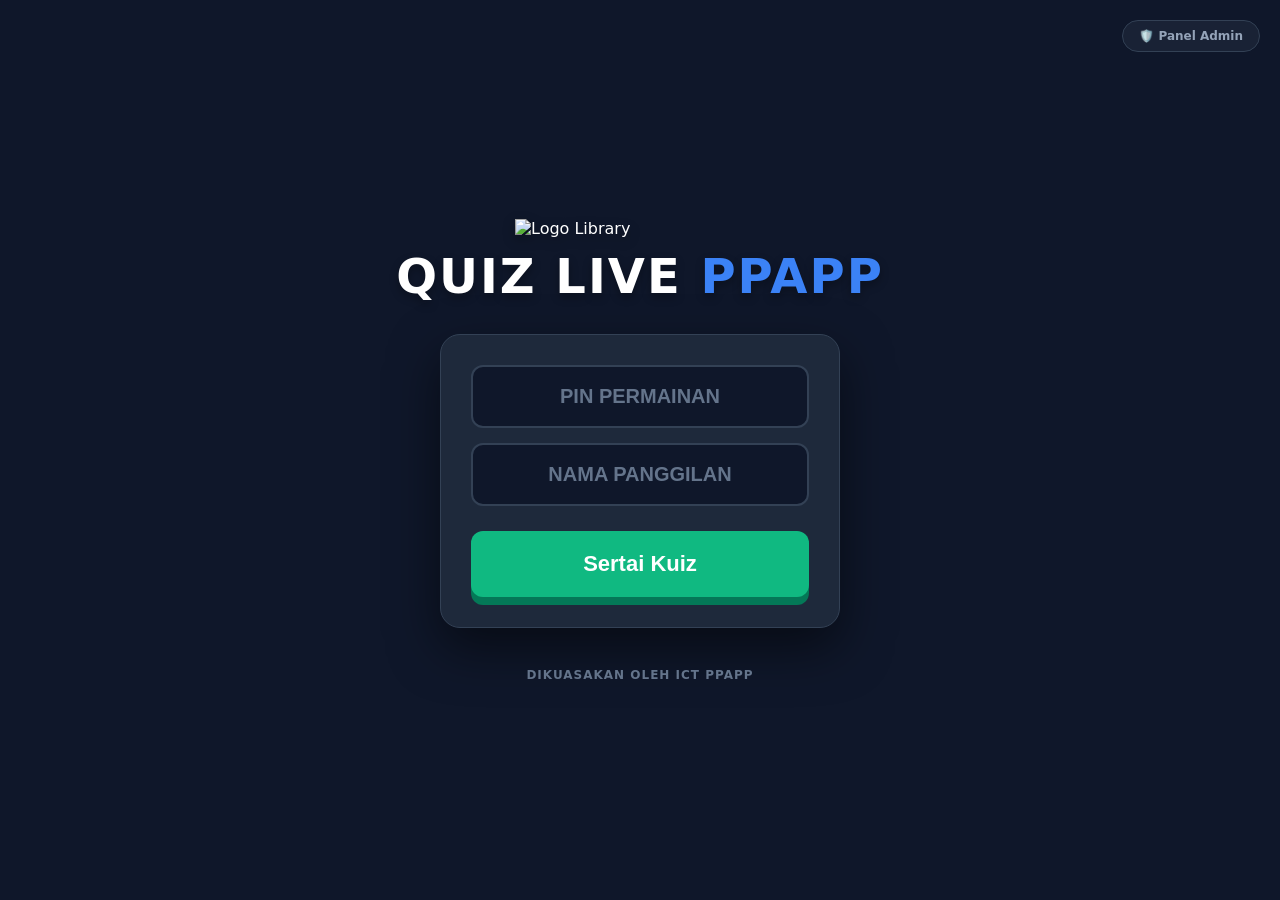
==== commit 45c674ce: "Add library logo styling and images to index.html Added a new CSS class for the library logo and inc" ====
--- a/index.html
+++ b/index.html
@@ -46,6 +46,16 @@
     border-color: #3b82f6;
     box-shadow: 0 0 12px rgba(59, 130, 246, 0.4);
     transform: translateY(-2px);
+  }
+
+  /* KELAS BAHARU UNTUK LOGO LIBRARY */
+  .library-logo {
+    width: 100%;
+    max-width: 250px;
+    max-height: 100px;
+    object-fit: contain;
+    margin-bottom: 10px;
+    filter: drop-shadow(0 4px 6px rgba(0,0,0,0.3));
   }
 
   .brand-logo { 
@@ -97,6 +107,9 @@
 <a href="admin.html" class="admin-link">🛡️ Panel Admin</a>
 
 <div class="hero-wrap">
+  <!-- LOGO GAMBAR DARI FOLDER -->
+  <img src="logo.png" alt="Logo Library" class="library-logo">
+
   <div class="brand-logo">QUIZ LIVE <span>PPAPP</span></div>
   <div class="join-card">
     <input type="text" id="pin" placeholder="PIN PERMAINAN" maxlength="6" inputmode="numeric" autocomplete="off">
@@ -107,6 +120,9 @@
 </div>
 
 <div id="waitingRoom" style="display:none;">
+  <!-- LOGO GAMBAR DARI FOLDER (Bilik Menunggu) -->
+  <img src="logo.png" alt="Logo Library" class="library-logo">
+
   <div class="brand-logo">QUIZ LIVE <span>PPAPP</span></div>
   <div class="waiting-card">
     <h2>Anda sudah masuk!</h2>
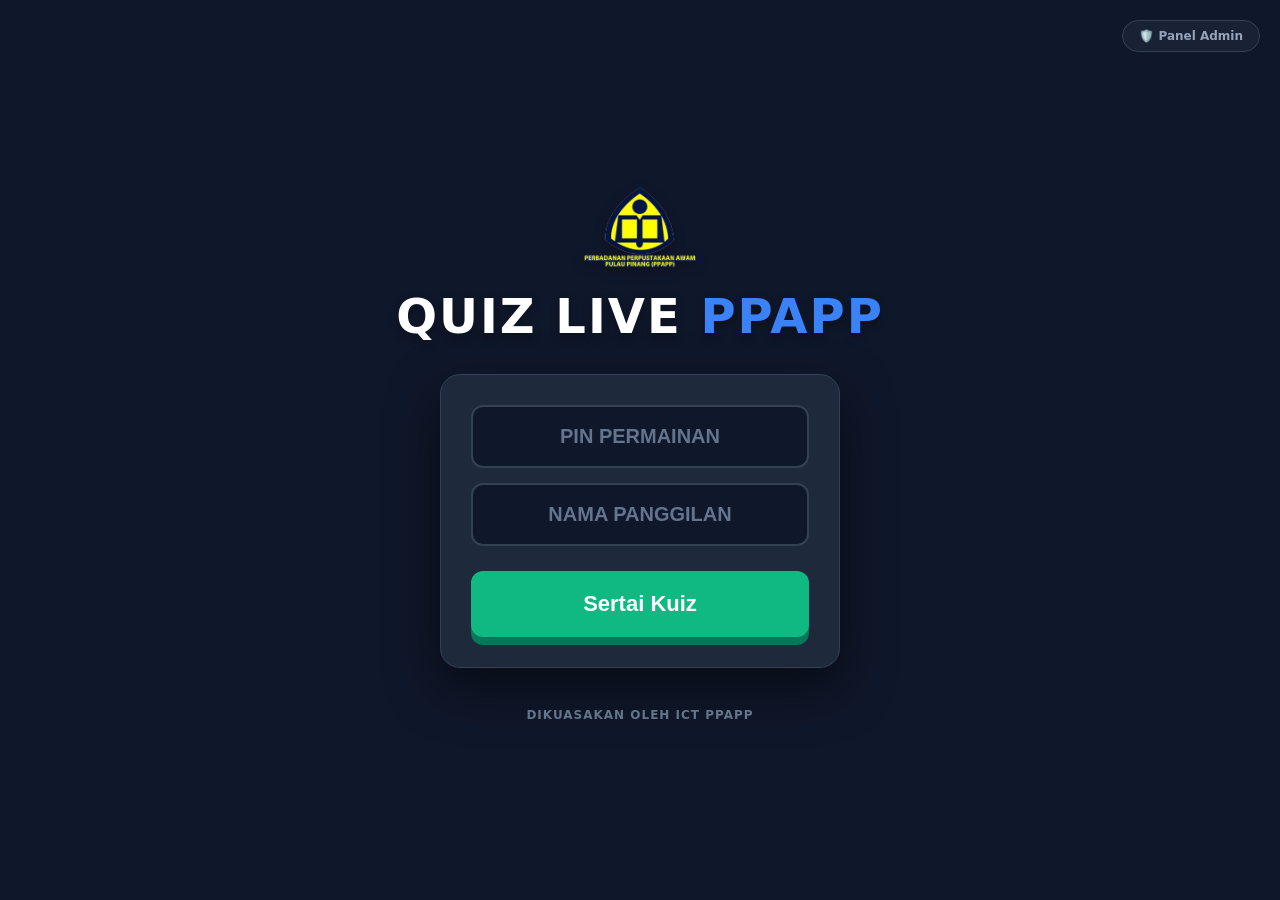
==== commit 538aaf21: "Enhance layout with fire effect and emoji buttons Added fire effect and emoji button bar to the layo" ====
--- a/index.html
+++ b/index.html
@@ -9,107 +9,64 @@
   
   body { 
     font-family: 'Segoe UI', system-ui, -apple-system, sans-serif; 
-    background: #0f172a; 
-    color: white; 
-    min-height: 100vh; 
-    display: flex; 
-    flex-direction: column; 
-    align-items: center; 
-    justify-content: center; 
-    overflow-x: hidden;
-    position: relative;
+    background: #0f172a; color: white; min-height: 100vh; display: flex; 
+    flex-direction: column; align-items: center; justify-content: center; 
+    overflow-x: hidden; position: relative; transition: all 0.5s ease;
   }
 
-  /* BUTANG KE PANEL ADMIN (Premium Pill) */
-  .admin-link {
-    position: absolute;
-    top: 20px;
-    right: 20px;
-    background: rgba(30, 41, 59, 0.7);
-    border: 1px solid #334155;
-    color: #94a3b8;
-    padding: 8px 16px;
-    border-radius: 30px;
-    font-size: 12px;
-    font-weight: 700;
-    text-decoration: none;
-    display: flex;
-    align-items: center;
-    gap: 6px;
-    backdrop-filter: blur(5px);
-    transition: all 0.3s ease;
-    z-index: 100;
+  /* EFEK "STREAK BERAPI" - WOW FACTOR */
+  body.fire-mode { animation: fireBg 1.5s infinite alternate; }
+  @keyframes fireBg {
+    0% { box-shadow: inset 0 0 20px #ef4444, inset 0 0 40px #f59e0b; }
+    100% { box-shadow: inset 0 0 60px #ef4444, inset 0 0 100px #f59e0b; }
   }
-  .admin-link:hover {
-    background: #1e293b;
-    color: #f8fafc;
-    border-color: #3b82f6;
-    box-shadow: 0 0 12px rgba(59, 130, 246, 0.4);
-    transform: translateY(-2px);
+  .fire-text { display: none; position: absolute; top: 15px; left: 50%; transform: translateX(-50%); color: #fcd34d; font-weight: 900; font-size: 20px; text-shadow: 0 0 10px #ef4444; animation: pulse 1s infinite; z-index: 10; letter-spacing: 2px; }
+  body.fire-mode .fire-text { display: block; }
+
+  /* PALANG EMOJI (TIKTOK STYLE) */
+  .emoji-bar {
+    position: fixed; bottom: 20px; left: 50%; transform: translateX(-50%);
+    display: flex; gap: 15px; background: rgba(30,41,59,0.9); padding: 10px 25px;
+    border-radius: 40px; border: 1px solid #334155; backdrop-filter: blur(5px); z-index: 10000;
+    box-shadow: 0 10px 30px rgba(0,0,0,0.5);
   }
+  .emoji-bar button {
+    background: none; border: none; font-size: 28px; cursor: pointer; transition: transform 0.2s;
+  }
+  .emoji-bar button:active { transform: scale(1.4); }
 
-  /* KELAS BAHARU UNTUK LOGO LIBRARY */
-  .library-logo {
-    width: 100%;
-    max-width: 250px;
-    max-height: 100px;
-    object-fit: contain;
-    margin-bottom: 10px;
-    filter: drop-shadow(0 4px 6px rgba(0,0,0,0.3));
-  }
+  .admin-link { position: absolute; top: 20px; right: 20px; background: rgba(30, 41, 59, 0.7); border: 1px solid #334155; color: #94a3b8; padding: 8px 16px; border-radius: 30px; font-size: 12px; font-weight: 700; text-decoration: none; display: flex; align-items: center; gap: 6px; backdrop-filter: blur(5px); transition: all 0.3s ease; z-index: 100; }
+  .admin-link:hover { background: #1e293b; color: #f8fafc; border-color: #3b82f6; box-shadow: 0 0 12px rgba(59, 130, 246, 0.4); transform: translateY(-2px); }
 
-  .brand-logo { 
-    font-size: clamp(32px, 8vw, 48px); font-weight: 900; letter-spacing: 2px; 
-    margin-bottom: 30px; text-align: center; text-shadow: 0 4px 10px rgba(0,0,0,0.3);
-  }
+  .library-logo { width: 100%; max-width: 250px; max-height: 100px; object-fit: contain; margin-bottom: 10px; filter: drop-shadow(0 4px 6px rgba(0,0,0,0.3)); }
+  .brand-logo { font-size: clamp(32px, 8vw, 48px); font-weight: 900; letter-spacing: 2px; margin-bottom: 30px; text-align: center; text-shadow: 0 4px 10px rgba(0,0,0,0.3); }
   .brand-logo span { color: #3b82f6; }
-
   .hero-wrap { width: 100%; display: flex; flex-direction: column; align-items: center; padding: 20px; }
-  .join-card {
-    background: #1e293b; border: 1px solid #334155; width: 100%; max-width: 400px;
-    padding: 30px; border-radius: 20px; box-shadow: 0 20px 50px rgba(0,0,0,0.5);
-    display: flex; flex-direction: column; gap: 15px;
-  }
-  .join-card input {
-    width: 100%; padding: 18px; font-size: 20px; font-weight: bold; text-align: center;
-    border: 2px solid #334155; border-radius: 12px; background: #0f172a; color: #ffffff;
-    outline: none; transition: 0.3s;
-  }
+  .join-card { background: #1e293b; border: 1px solid #334155; width: 100%; max-width: 400px; padding: 30px; border-radius: 20px; box-shadow: 0 20px 50px rgba(0,0,0,0.5); display: flex; flex-direction: column; gap: 15px; }
+  .join-card input { width: 100%; padding: 18px; font-size: 20px; font-weight: bold; text-align: center; border: 2px solid #334155; border-radius: 12px; background: #0f172a; color: #ffffff; outline: none; transition: 0.3s; }
   .join-card input:focus { border-color: #3b82f6; background: #0b1120; }
   .join-card input::placeholder { color: #64748b; font-weight: 600; }
-  
-  #joinBtn {
-    width: 100%; background: #10b981; color: white; border: none; padding: 20px;
-    font-size: 22px; font-weight: 900; border-radius: 12px; cursor: pointer;
-    transition: 0.2s; box-shadow: 0 8px 0 #047857; margin-top: 10px;
-  }
+  #joinBtn { width: 100%; background: #10b981; color: white; border: none; padding: 20px; font-size: 22px; font-weight: 900; border-radius: 12px; cursor: pointer; transition: 0.2s; box-shadow: 0 8px 0 #047857; margin-top: 10px; }
   #joinBtn:active { transform: translateY(8px); box-shadow: 0 0 0 #047857; }
   #joinBtn:disabled { background: #334155; box-shadow: 0 8px 0 #1e293b; color: #94a3b8; cursor: not-allowed; transform: none; }
-
   #waitingRoom { width: 100%; display: flex; flex-direction: column; align-items: center; padding: 20px; }
-  .waiting-card {
-    background: #1e293b; width: 100%; max-width: 450px; padding: 40px 30px;
-    border-radius: 24px; text-align: center; border: 1px solid #334155; box-shadow: 0 20px 50px rgba(0,0,0,0.5);
-  }
+  .waiting-card { background: #1e293b; width: 100%; max-width: 450px; padding: 40px 30px; border-radius: 24px; text-align: center; border: 1px solid #334155; box-shadow: 0 20px 50px rgba(0,0,0,0.5); }
   .waiting-card h2 { color: #10b981; font-size: 32px; margin-bottom: 20px; }
   .waiting-card p { font-size: 20px; color: #cbd5e1; margin-bottom: 10px; font-weight: 600; }
   .waiting-card strong { color: #f8fafc; font-size: 28px; letter-spacing: 2px; }
   .waiting-name { font-size: 24px !important; color: #fcd34d !important; font-weight: 900 !important; margin-top: 20px !important; }
-  
   .loader-text { margin-top: 30px; font-size: 16px; font-weight: bold; color: #94a3b8; animation: pulse 1.5s infinite; }
   @keyframes pulse { 0% { opacity: 0.5; } 50% { opacity: 1; } 100% { opacity: 0.5; } }
-
   footer { margin-top: 40px; font-size: 12px; color: #64748b; font-weight: 600; letter-spacing: 1px; }
 </style>
 </head>
 <body>
 
+<div class="fire-text">🔥 ON FIRE 🔥</div>
 <a href="admin.html" class="admin-link">🛡️ Panel Admin</a>
 
 <div class="hero-wrap">
-  <!-- LOGO GAMBAR DARI FOLDER -->
   <img src="logo.png" alt="Logo Library" class="library-logo">
-
   <div class="brand-logo">QUIZ LIVE <span>PPAPP</span></div>
   <div class="join-card">
     <input type="text" id="pin" placeholder="PIN PERMAINAN" maxlength="6" inputmode="numeric" autocomplete="off">
@@ -120,9 +77,7 @@
 </div>
 
 <div id="waitingRoom" style="display:none;">
-  <!-- LOGO GAMBAR DARI FOLDER (Bilik Menunggu) -->
   <img src="logo.png" alt="Logo Library" class="library-logo">
-
   <div class="brand-logo">QUIZ LIVE <span>PPAPP</span></div>
   <div class="waiting-card">
     <h2>Anda sudah masuk!</h2>
@@ -132,6 +87,14 @@
   </div>
 </div>
 
-<script src="app.js?v=73"></script>
+<!-- KOTAK BUTANG EMOJI (Hanya Muncul Bila Masuk Bilik) -->
+<div class="emoji-bar" id="emojiBar" style="display:none;">
+  <button onclick="window.sendEmoji('🔥')">🔥</button>
+  <button onclick="window.sendEmoji('😂')">😂</button>
+  <button onclick="window.sendEmoji('👏')">👏</button>
+  <button onclick="window.sendEmoji('😱')">😱</button>
+</div>
+
+<script src="app.js?v=160"></script>
 </body>
 </html>
